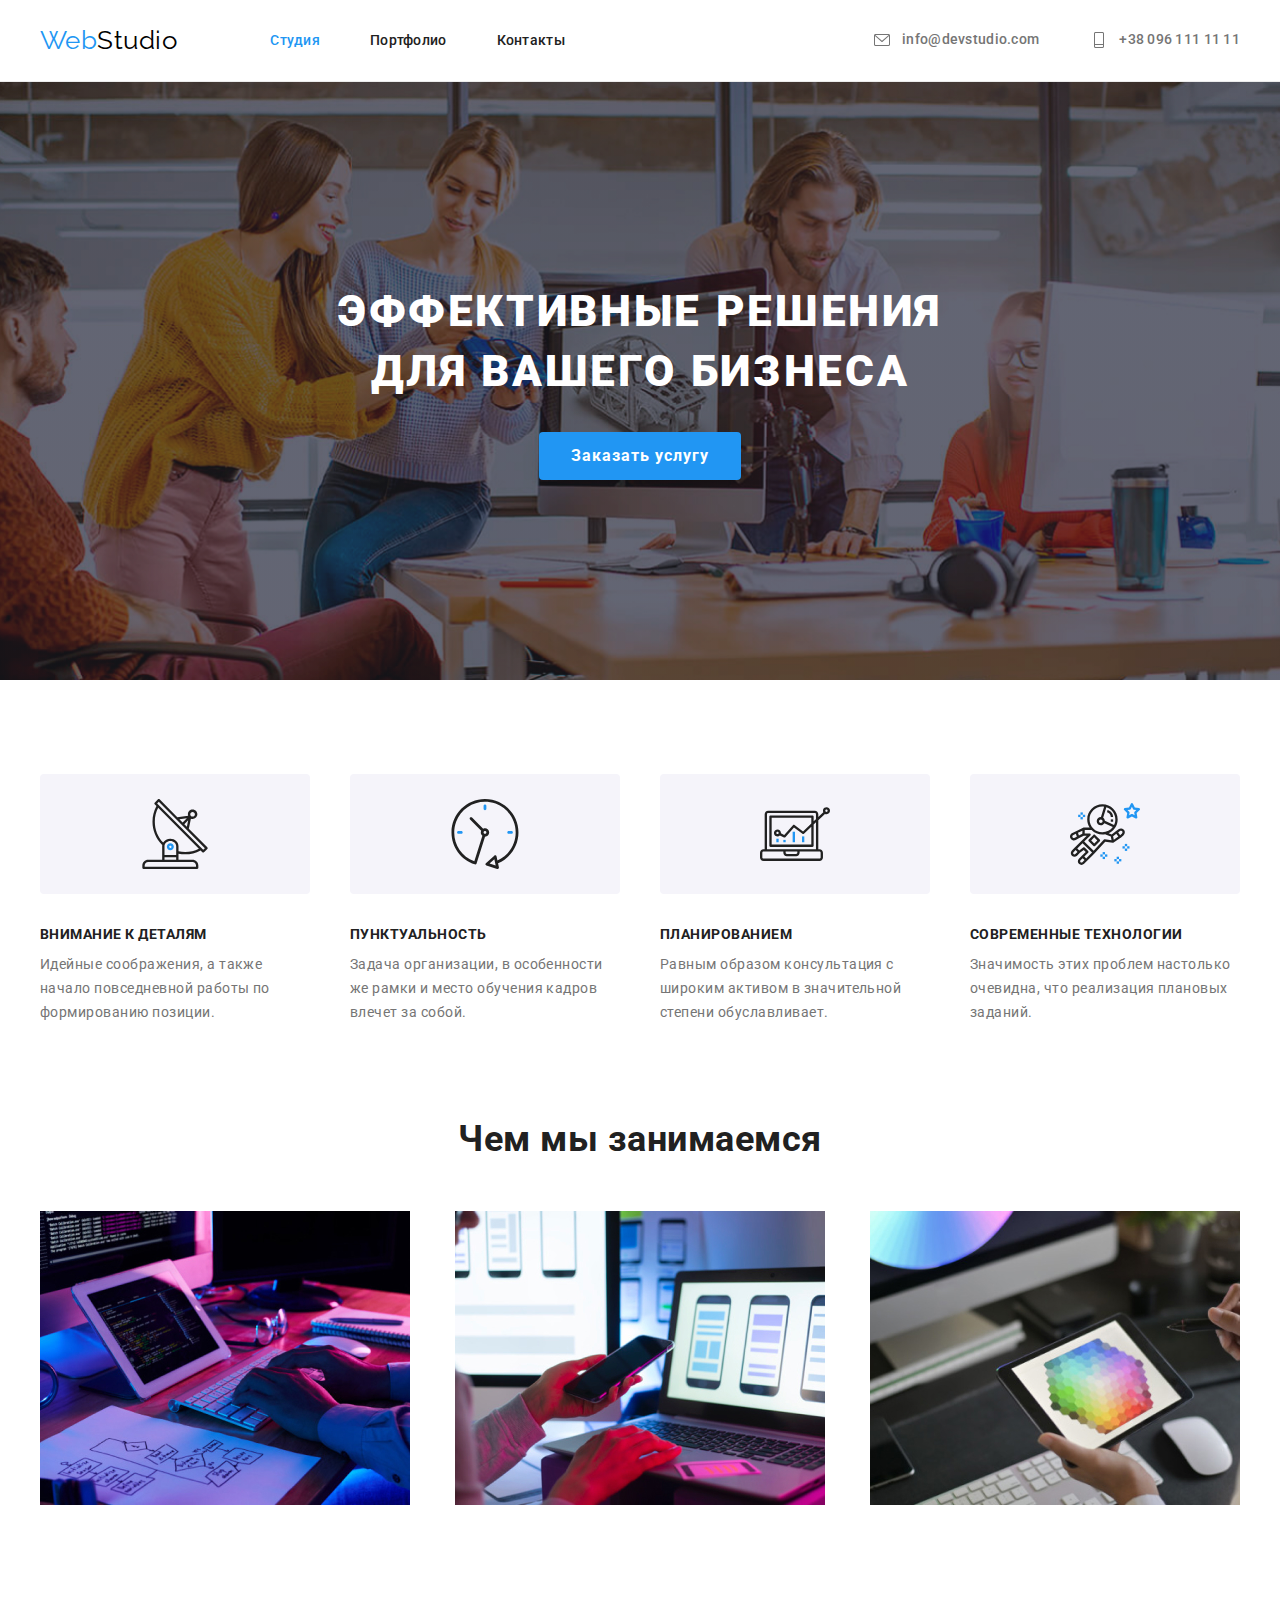
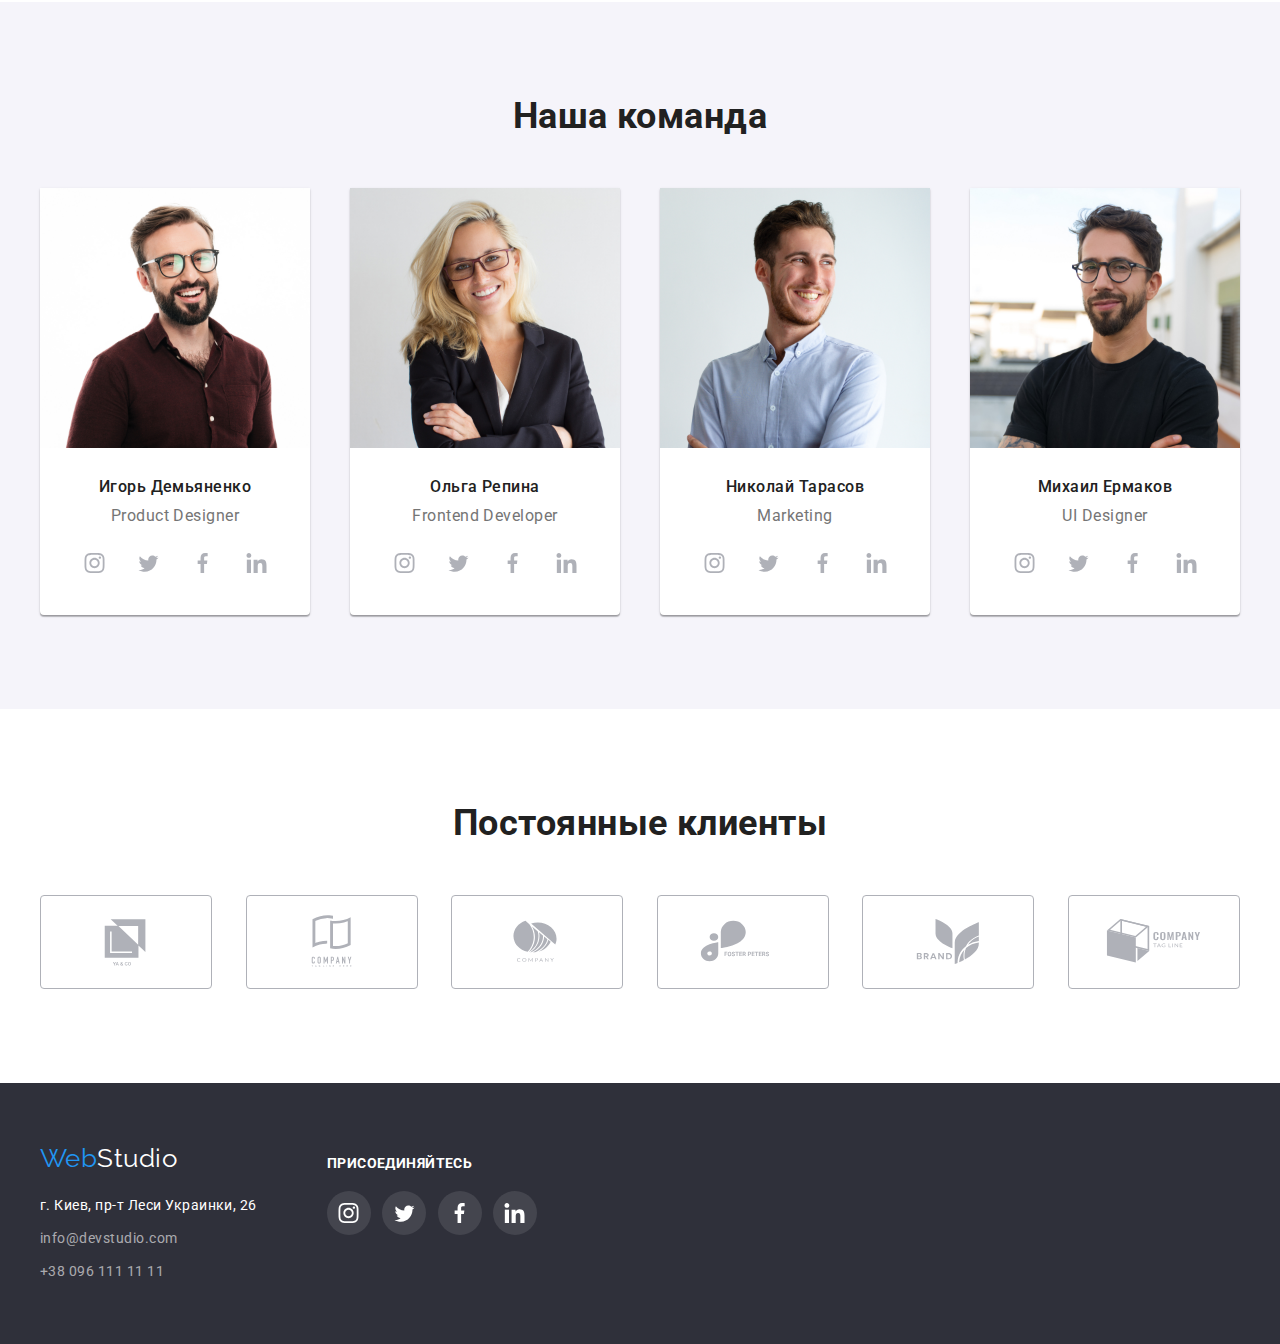
==== index.html @ 29df1f12 "Initial commit" ====
<!DOCTYPE html>
<html lang="ru">
  <head>
    <meta charset="UTF-8" />
    <meta http-equiv="X-UA-Compatible" content="IE=edge" />
    <meta name="viewport" content="width=device-width, initial-scale=1.0" />
    <title>Document</title>
    <link rel="stylesheet" href="./css/reset.css" />
    <link rel="stylesheet" href="./css/styles.css" />
    <link rel="preconnect" href="https://fonts.googleapis.com" />
    <link rel="preconnect" href="https://fonts.gstatic.com" crossorigin />
    <link
      href="https://fonts.googleapis.com/css2?family=Raleway:wght@700&family=Roboto:wght@400;500;700;900&display=swap"
      rel="stylesheet"
    />
  </head>
  <body>
    <!-- Шапка -->

    <header class="header">
      <div class="container">
        <nav class="header-nav">
          <a href="./index.html" class="header-logo logo">
            Web<span class="accent-header">Studio</span></a
          >
          <ul class="site-nav">
            <li class="site-nav-link">
              <a href="./index.html" class="header-link link current">Студия</a>
            </li>
            <li class="site-nav-link">
              <a href="./portfolio.html" class="header-link link">Портфолио</a>
            </li>
            <li class="site-nav-link"><a href="" class="header-link link">Контакты</a></li>
          </ul>
        </nav>
        <ul class="socials-list">
          <li class="socials-list-item">
            <a href="mailto:info@devstudio.com" class="socials"
              ><svg class="decor-icon-header">
                <use href="./images/svg/mail-tel.svg#icon-mail"></use>
              </svg>
              info@devstudio.com</a
            >
          </li>
          <li class="socials-list-item no-margin">
            <a href="tel:+38-096-111-11-11" class="socials">
              <svg class="decor-icon-header">
                <use href="./images/svg/mail-tel.svg#icon-tel"></use>
              </svg>
              +38 096 111 11 11</a
            >
          </li>
        </ul>
      </div>
    </header>

    <!-- Герой -->
    <main>
      <section class="hero">
        <div class="container">
          <h1 class="hero-title">Эффективные решения для вашего бизнеса</h1>
          <button type="button" class="hero-button">Заказать услугу</button>
        </div>
      </section>

      <!-- Преимущества -->

      <section class="feature-section">
        <div class="container">
          <!-- Заголовок будет скрыт -->
          <h2 class="feature-hidden">Наши преимущества</h2>
          <ul class="feature-list">
            <li class="feauture-list-item">
              <svg class="decor-image-feauture">
                <use href="images/svg/benefits.svg#icon-antenna"></use>
              </svg>
              <h3 class="feature-title">Внимание к деталям</h3>
              <p class="feature-text">
                Идейные соображения, а также начало повседневной работы по формированию позиции.
              </p>
            </li>

            <li class="feauture-list-item">
              <svg class="decor-image-feauture">
                <use href="images/svg/benefits.svg#icon-clock"></use>
              </svg>
              <h3 class="feature-title">Пунктуальность</h3>
              <p class="feature-text">
                Задача организации, в особенности же рамки и место обучения кадров влечет за собой.
              </p>
            </li>

            <li class="feauture-list-item">
              <svg class="decor-image-feauture">
                <use href="images/svg/benefits.svg#icon-diagram"></use>
              </svg>
              <h3 class="feature-title">Планированием</h3>
              <p class="feature-text">
                Равным образом консультация с широким активом в значительной степени обуславливает.
              </p>
            </li>

            <li class="feauture-list-item">
              <svg class="decor-image-feauture">
                <use href="images/svg/benefits.svg#icon-astronaut"></use>
              </svg>
              <h3 class="feature-title">Современные технологии</h3>
              <p class="feature-text">
                Значимость этих проблем настолько очевидна, что реализация плановых заданий.
              </p>
            </li>
          </ul>
        </div>
      </section>

      <!-- Чем мы занимаемся -->

      <section class="busines-section">
        <div class="container">
          <h2 class="busines-title section-title">Чем мы занимаемся</h2>
          <ul class="busines-list">
            <li class="busines-item">
              <img
                src="./images/box1.jpg"
                alt="Человек набирает на клавиатуре код для веб странички"
                width="370"
                height="294"
              />
            </li>
            <li class="busines-item">
              <img
                src="./images/box2.jpg"
                alt="Человек адаптирует веб страничку для телефона"
                width="370"
                height="294"
              />
            </li>
            <li class="busines-item">
              <img
                src="./images/box3.jpg"
                alt="Человек с планшетом выбирает на нём цвет на плитре"
                width="370"
                height="294"
              />
            </li>
          </ul>
        </div>
      </section>

      <!-- Наша команда -->

      <section class="team-section">
        <div class="container">
          <h2 class="team-title section-title">Наша команда</h2>
          <ul class="team-list">
            <li class="team-item">
              <img
                class="team-img"
                src="./images/img-1.jpg"
                alt="Портрет Игоря Демьяненко"
                width="270"
                height="260"
              />
              <div class="team-text-box">
                <h3 class="team-names">Игорь Демьяненко</h3>
                <p class="team-text">Product Designer</p>
                <ul class="decor-team-list">
                  <li class="decor-team-item">
                    <a class="team-link-icon" href="#">
                      <svg class="decor-socials-team">
                        <use href="images/svg/socials.svg#icon-instagram"></use>
                      </svg>
                    </a>
                  </li>
                  <li class="decor-team-item">
                    <a class="team-link-icon" href="#">
                      <svg class="decor-socials-team">
                        <use href="images/svg/socials.svg#icon-twitter"></use>
                      </svg>
                    </a>
                  </li>
                  <li class="decor-team-item">
                    <a class="team-link-icon" href="#">
                      <svg class="decor-socials-team">
                        <use href="images/svg/socials.svg#icon-facebook"></use>
                      </svg>
                    </a>
                  </li>
                  <li class="decor-team-item">
                    <a class="team-link-icon" href="#">
                      <svg class="decor-socials-team">
                        <use href="images/svg/socials.svg#icon-linkedin"></use>
                      </svg>
                    </a>
                  </li>
                </ul>
              </div>
            </li>
            <li class="team-item">
              <img
                class="team-img"
                src="./images/img-2.jpg"
                alt="Портрет Ольги Репиной"
                width="270"
                height="260"
              />
              <div class="team-text-box">
                <h3 class="team-names">Ольга Репина</h3>
                <p class="team-text">Frontend Developer</p>
                <ul class="decor-team-list">
                  <li class="decor-team-item">
                    <a class="team-link-icon" href="#">
                      <svg class="decor-socials-team">
                        <use href="images/svg/socials.svg#icon-instagram"></use>
                      </svg>
                    </a>
                  </li>
                  <li class="decor-team-item">
                    <a class="team-link-icon" href="#">
                      <svg class="decor-socials-team">
                        <use href="images/svg/socials.svg#icon-twitter"></use>
                      </svg>
                    </a>
                  </li>
                  <li class="decor-team-item">
                    <a class="team-link-icon" href="#">
                      <svg class="decor-socials-team">
                        <use href="images/svg/socials.svg#icon-facebook"></use>
                      </svg>
                    </a>
                  </li>
                  <li class="decor-team-item">
                    <a class="team-link-icon" href="#">
                      <svg class="decor-socials-team">
                        <use href="images/svg/socials.svg#icon-linkedin"></use>
                      </svg>
                    </a>
                  </li>
                </ul>
              </div>
            </li>
            <li class="team-item">
              <img
                class="team-img"
                src="./images/img-3.jpg"
                alt="Портрет Николая Тарасова"
                width="270"
                height="260"
              />
              <div class="team-text-box">
                <h3 class="team-names">Николай Тарасов</h3>
                <p class="team-text">Marketing</p>
                <ul class="decor-team-list">
                  <li class="decor-team-item">
                    <a class="team-link-icon" href="#">
                      <svg class="decor-socials-team">
                        <use href="images/svg/socials.svg#icon-instagram"></use>
                      </svg>
                    </a>
                  </li>
                  <li class="decor-team-item">
                    <a class="team-link-icon" href="#">
                      <svg class="decor-socials-team">
                        <use href="images/svg/socials.svg#icon-twitter"></use>
                      </svg>
                    </a>
                  </li>
                  <li class="decor-team-item">
                    <a class="team-link-icon" href="#">
                      <svg class="decor-socials-team">
                        <use href="images/svg/socials.svg#icon-facebook"></use>
                      </svg>
                    </a>
                  </li>
                  <li class="decor-team-item">
                    <a class="team-link-icon" href="#">
                      <svg class="decor-socials-team">
                        <use href="images/svg/socials.svg#icon-linkedin"></use>
                      </svg>
                    </a>
                  </li>
                </ul>
              </div>
            </li>
            <li class="team-item">
              <img
                class="team-img"
                src="./images/img-4.jpg"
                alt="Портрет Михаила Ермакова"
                width="270"
                height="260"
              />
              <div class="team-text-box">
                <h3 class="team-names">Михаил Ермаков</h3>
                <p class="team-text">UI Designer</p>
                <ul class="decor-team-list">
                  <li class="decor-team-item">
                    <a class="team-link-icon" href="#">
                      <svg class="decor-socials-team">
                        <use href="images/svg/socials.svg#icon-instagram"></use>
                      </svg>
                    </a>
                  </li>
                  <li class="decor-team-item">
                    <a class="team-link-icon" href="#">
                      <svg class="decor-socials-team">
                        <use href="images/svg/socials.svg#icon-twitter"></use>
                      </svg>
                    </a>
                  </li>
                  <li class="decor-team-item">
                    <a class="team-link-icon" href="#">
                      <svg class="decor-socials-team">
                        <use href="images/svg/socials.svg#icon-facebook"></use>
                      </svg>
                    </a>
                  </li>
                  <li class="decor-team-item">
                    <a class="team-link-icon" href="#">
                      <svg class="decor-socials-team">
                        <use href="images/svg/socials.svg#icon-linkedin"></use>
                      </svg>
                    </a>
                  </li>
                </ul>
              </div>
            </li>
          </ul>
        </div>
      </section>

      <!-- Постоянные клиенты -->

      <section class="regular-custumers-section">
        <div class="container">
          <h2 class="team-title section-title">Постоянные клиенты</h2>
          <ul class="regular-custumers-list">
            <li class="regular-custumers-item">
              <svg class="regular-custumers-icon">
                <use href="images/svg/logo-partner-sprite.svg#icon-logo"></use>
              </svg>
            </li>
            <li class="regular-custumers-item">
              <svg class="regular-custumers-icon">
                <use href="images/svg/logo-partner-sprite.svg#icon-logo-2"></use>
              </svg>
            </li>
            <li class="regular-custumers-item">
              <svg class="regular-custumers-icon">
                <use href="images/svg/logo-partner-sprite.svg#icon-logo-3"></use>
              </svg>
            </li>
            <li class="regular-custumers-item">
              <svg class="regular-custumers-icon">
                <use href="images/svg/logo-partner-sprite.svg#icon-logo-4"></use>
              </svg>
            </li>
            <li class="regular-custumers-item">
              <svg class="regular-custumers-icon">
                <use href="images/svg/logo-partner-sprite.svg#icon-logo-5"></use>
              </svg>
            </li>
            <li class="regular-custumers-item">
              <svg class="regular-custumers-icon">
                <use href="images/svg/logo-partner-sprite.svg#icon-logo-6"></use>
              </svg>
            </li>
          </ul>
        </div>
      </section>
    </main>
    <!-- Подвал -->

    <footer class="footer">
      <div class="container">
        <div class="footer-decor-box">
          <div class="first-footer-box">
            <a href="./index.html" class="logo logo-footer">
              Web<span class="accent-footer">Studio</span></a
            >
            <address>
              <ul class="footer-list">
                <li class="footer-list-item">
                  <a href="https://goo.gl/maps/qVXAVopkia2wuuTD7" class="address"
                    >г. Киев, пр-т Леси Украинки, 26
                  </a>
                </li>
                <li class="footer-list-item">
                  <a href="mailto:info@devstudio.com" class="footer-socials">info@devstudio.com</a>
                </li>
                <li>
                  <a href="tel:+38-096-111-11-11" class="footer-socials">+38 096 111 11 11</a>
                </li>
              </ul>
            </address>
          </div>
          <div class="footer-socials-box">
            <p class="footer-title">Присоединяйтесь</p>
            <ul class="footer-decor-list">
              <li class="footer-decor-item">
                <a class="footer-link-icon" href="#">
                  <svg class="footer-decor-socials">
                    <use href="images/svg/socials.svg#icon-instagram"></use>
                  </svg>
                </a>
              </li>
              <li class="footer-decor-item">
                <a class="footer-link-icon" href="#">
                  <svg class="footer-decor-socials">
                    <use href="images/svg/socials.svg#icon-twitter"></use>
                  </svg>
                </a>
              </li>
              <li class="footer-decor-item">
                <a class="footer-link-icon" href="#">
                  <svg class="footer-decor-socials">
                    <use href="images/svg/socials.svg#icon-facebook"></use>
                  </svg>
                </a>
              </li>
              <li class="footer-decor-item">
                <a class="footer-link-icon" href="#">
                  <svg class="footer-decor-socials">
                    <use href="images/svg/socials.svg#icon-linkedin"></use>
                  </svg>
                </a>
              </li>
            </ul>
          </div>
        </div>
      </div>
    </footer>
  </body>
</html>
---- css/styles.css ----
:root {
  --primary-text-color: #757575;
  --title-text-color: #212121;
  --accent-color: #2196f3;
  --primary-bg-color: #ffffff;
}

/* #2196F3 */
/* #212121 */
/* #000000 */
/* #757575 */
/* #FFFFFF */

/* Глобальные значения */
body {
  background-color: var(--primary-bg-color);
  color: var(--primary-text-color);
  font-family: Roboto, -apple-system, BlinkMacSystemFont, avenir next, avenir, segoe ui,
    helvetica neue, helvetica, Ubuntu, roboto, noto, arial, sans-serif;
  letter-spacing: 0.03em;
}
.container {
  max-width: 1200px;
  margin: 0 auto;
}

/* Шапка */
.header {
  padding: 25px 0;
  border-bottom: 1px solid rgba(236, 236, 236, 1);
}
.header .container {
  display: flex;
  justify-content: space-between;
}
.header-nav,
.socials-list {
  display: flex;
  flex-direction: row;
  align-items: center;
}

.site-nav {
  display: flex;
}
.site-nav-link,
.socials-list-item {
  margin: 0 50px 0 0;
}
.no-margin {
  margin: 0;
}

.logo {
  color: var(--accent-color);
  font-family: Raleway, sans-serif;
  font-size: 26px;
  line-height: 1.19;
}
.header-logo {
  margin-right: 93px;
}
.accent-header {
  color: #000000;
}
.site-nav .link {
  color: var(--title-text-color);
  font-weight: 500;
  font-size: 14px;
  line-height: 1.14;
  letter-spacing: 0.02em;
  transition: 0.4s;
}
.site-nav .link:hover,
.site-nav .link:focus {
  color: var(--accent-color);
}
.site-nav .link.current {
  color: var(--accent-color);
}
.site-nav,
.socials-list {
  list-style: none;
}
.socials {
  color: var(--primary-text-color);
  font-weight: 500;
  font-size: 14px;
  line-height: 1.14;
  letter-spacing: 0.02em;
  display: flex;
  transition: 0.4s;
}
.socials:hover,
.socials:focus {
  color: var(--accent-color);
}

/* ___SVG___ */

.decor-icon-header {
  max-height: 16px;
  max-width: 20px;
  margin-right: 10px;
  fill: var(--primary-text-color);
  transition: 0.4s;
}

.socials:hover .decor-icon-header,
.socials:focus .decor-icon-header {
  fill: var(--accent-color);
}

/* Подвал */

.footer {
  background-color: #2f303a;
  padding: 60px 0;
}
.logo-footer {
  display: inline-block;
  margin-bottom: 20px;
}
.footer-list-item {
  padding-bottom: 9px;
}
.footer a {
  transition: 0.4s;
}

.footer a:hover,
.footer a:focus {
  color: var(--accent-color);
}
.accent-footer {
  color: var(--primary-bg-color);
}
.address {
  color: var(--primary-bg-color);
  font-style: normal;
  font-weight: 400;
  font-size: 14px;
  line-height: 1.71;
}
.footer-socials {
  color: rgb(255, 255, 255, 0.6);
  font-style: normal;
  font-weight: 400;
  font-size: 14px;
  line-height: 1.71;
}

.footer-title {
  font-family: 'Roboto' sans-serif;
  font-weight: 700;
  font-size: 14px;
  line-height: 16px;
  letter-spacing: 0.03em;
  text-transform: uppercase;
  color: #ffffff;
  margin-bottom: 20px;
  margin-top: 12px;
}

.first-footer-box {
  margin-right: 70px;
}

/* ___SVG___ */

.footer-socials-box {
  width: 220px;
  height: 80px;
}

.footer-link-icon {
  height: 44px;
  width: 44px;
  display: flex;
  justify-content: center;
  align-items: center;
}

.footer-decor-box {
  display: flex;
  justify-content: flex-start;
}

.footer-decor-list {
  display: flex;
  justify-content: space-between;
  align-items: center;
}

.footer-decor-item {
  margin-right: 10px;
  border-radius: 50%;
  background-color: rgba(255, 255, 255, 0.1);
  transition: 0.4s;
}

.footer-decor-item:hover {
  background-color: var(--accent-color);
}

.footer-decor-socials {
  height: 20px;
  width: 25px;
  fill: var(--primary-bg-color);
}

/* Стили для ТИТУЛЬНОЙ страницы */
/* Секции */

.section-title {
  color: var(--title-text-color);
  font-size: 36px;
  line-height: 1.16;
  text-align: center;
}

/* Герой */

.hero .container {
  display: flex;
  flex-direction: column;
  justify-content: center;
  align-items: center;
}
.hero {
  padding: 200px 0;
  background-color: #2f303a;
  background: linear-gradient(rgba(47, 48, 58, 0.4), rgba(47, 48, 58, 0.4)),
    url(../images/hero/img.jpg) center/cover no-repeat;
}

.hero-title {
  color: var(--primary-bg-color);

  font-size: 44px;
  line-height: 1.36;
  text-align: center;
  letter-spacing: 0.06em;
  text-transform: uppercase;
  font-weight: 900;

  margin-bottom: 30px;
  box-sizing: border-box;
  width: 696px;
}
.hero-button {
  padding: 0;
  border: none;
  font: inherit;
  color: inherit;
  background-color: transparent;

  font-family: Roboto;
  color: var(--primary-bg-color);
  background-color: var(--accent-color);
  font-weight: 700;
  font-size: 16px;
  line-height: 1.8;
  letter-spacing: 0.06em;
  cursor: pointer;
  padding: 10px 32px;
  box-shadow: 0px 4px 4px rgba(0, 0, 0, 0.15);
  border-radius: 4px;

  min-width: 200px;
}

/* Преимущества */
.feature-section {
  padding: 94px 0;
}
.feature-hidden {
  display: none;
}
.feature-title {
  color: var(--title-text-color);
  font-weight: 700;
  font-size: 14px;
  line-height: 1.14;
  text-transform: uppercase;

  margin-bottom: 10px;
}

.feature-list {
  display: flex;
  justify-content: space-between;
}

.feauture-list-item {
  max-width: 270px;
}

.feature-text {
  font-size: 14px;
  line-height: 1.71;
}

/* ___SVG___ */
.decor-image-feauture {
  display: inline-block;
  width: 70px;
  height: 70px;
  padding: 25px 100px;
  background-color: #f5f4fa;
  border-radius: 4px;
  margin-bottom: 30px;
}

/* Чем мы занимаемся */

.busines-section {
  padding-bottom: 94px;
}
.busines-list {
  display: flex;
  justify-content: space-between;
}

.busines-title {
  margin-bottom: 50px;
  font-weight: 700;
}

/* Наша команда */

.team-section {
  background-color: #f5f4fa;
  padding: 94px 0;
}
.team-list {
  display: flex;
  justify-content: space-between;
}
.team-title {
  margin-bottom: 50px;
  font-weight: 700;
}
.team-names {
  color: var(--title-text-color);
  font-weight: 500;
  font-size: 16px;
  line-height: 1.18;
  font-weight: 500;
  margin-bottom: 10px;
}

.team-item {
  background-color: var(--primary-bg-color);
  box-shadow: 0px 1px 3px rgba(0, 0, 0, 0.12), 0px 1px 1px rgba(0, 0, 0, 0.14),
    0px 2px 1px rgba(0, 0, 0, 0.2);
  border-radius: 0px 0px 4px 4px;
  display: flex;
  flex-direction: column;
  align-items: center;
  width: 270px;
}

.team-text {
  font-size: 16px;
  line-height: 1.18;
  margin-bottom: 16px;
}

.team-text-box {
  padding: 30px 32px;
  text-align: center;
}

/* ___SVG___ */
.decor-team-list {
  display: flex;
  justify-content: space-between;
  align-items: center;
}

.team-link-icon {
  height: 44px;
  width: 44px;
  display: flex;
  justify-content: center;
  align-items: center;
}

.decor-team-item {
  margin: 0 5px;
  border-radius: 50%;

  transition: 0.4s;
}

.decor-team-item:hover {
  background-color: var(--accent-color);
}
.decor-team-item:hover .decor-socials-team {
  fill: var(--primary-bg-color);
}
.decor-socials-team {
  height: 20px;
  width: 25px;
  fill: #afb1b8;
}

/* Постоянные клиенты */

.regular-custumers-section {
  padding: 94px 0;
}
.regular-custumers-list {
  display: flex;
  justify-content: space-between;
}
.regular-custumers-item {
  display: flex;
}
/* ___SVG___ */

.regular-custumers-icon {
  display: inline-block;
  width: 106px;
  height: 60px;
  fill: #afb1b8;
  padding: 16px 32px;
  border: 1px solid #afb1b8;
  border-radius: 4px;
  transition: 0.4s;
}

.regular-custumers-item:hover .regular-custumers-icon {
  border-color: var(--accent-color);
}

.regular-custumers-icon:hover {
  fill: var(--accent-color);
}

/* Стили для ПОРТФОЛИО */

.portfolio-hidden {
  display: none;
}

/* PORFOLIO */

.portfolio-section {
  padding: 94px 0;
}

/* фильтр */
.filter {
  display: flex;
  justify-content: center;
  margin-bottom: 20px;
}
.filter-item {
  margin: 0 4px;
}

.filter-button {
  font-family: Roboto;
  color: var(--title-text-color);
  background-color: #f5f4fa;
  font-style: normal;
  font-weight: 500;
  font-size: 16px;
  line-height: 1.62;
  cursor: pointer;
  transition: 0.4s;
}

.filter-button:hover,
.filter-button:focus {
  color: var(--primary-bg-color);
  background-color: var(--accent-color);
}

.filter-button {
  padding: 0;
  border: none;
  font: inherit;
  color: inherit;
  background-color: transparent;

  font-family: 'Roboto';
  font-style: normal;
  font-weight: 500;
  font-size: 16px;
  line-height: 26px;
  text-align: center;
  letter-spacing: 0.03em;

  color: var(--title-text-color);
  background-color: #f5f4fa;

  padding: 6px 22px;
  border-radius: 4px;
}

.filter-button:hover,
.filter-button:focus {
  background: var(--accent-color);

  box-shadow: 0px 3px 1px rgba(0, 0, 0, 0.1), 0px 1px 2px rgba(0, 0, 0, 0.08),
    0px 2px 2px rgba(0, 0, 0, 0.12);
}

/* галерея */

.portfolio {
  display: flex;
  justify-content: space-between;
  flex-wrap: wrap;
}
.portfolio-item {
  margin-top: 30px;
  transition: 0.4s;
}

.portfolio-item:hover {
  box-shadow: 0px 4px 4px rgba(0, 0, 0, 0.25);
}

.portfolio-cards {
  border-right: 1px solid rgba(238, 238, 238, 1);
  border-bottom: 1px solid rgba(238, 238, 238, 1);
  border-left: 1px solid rgba(238, 238, 238, 1);
  padding: 24px;
}
.portfolio-title {
  color: var(--title-text-color);
  font-size: 18px;
  line-height: 2;
  margin-bottom: 4px;
  font-weight: 700;
}

.portfolio-text {
  color: var(--primary-text-color);
  font-size: 16px;
  line-height: 1.87;
}
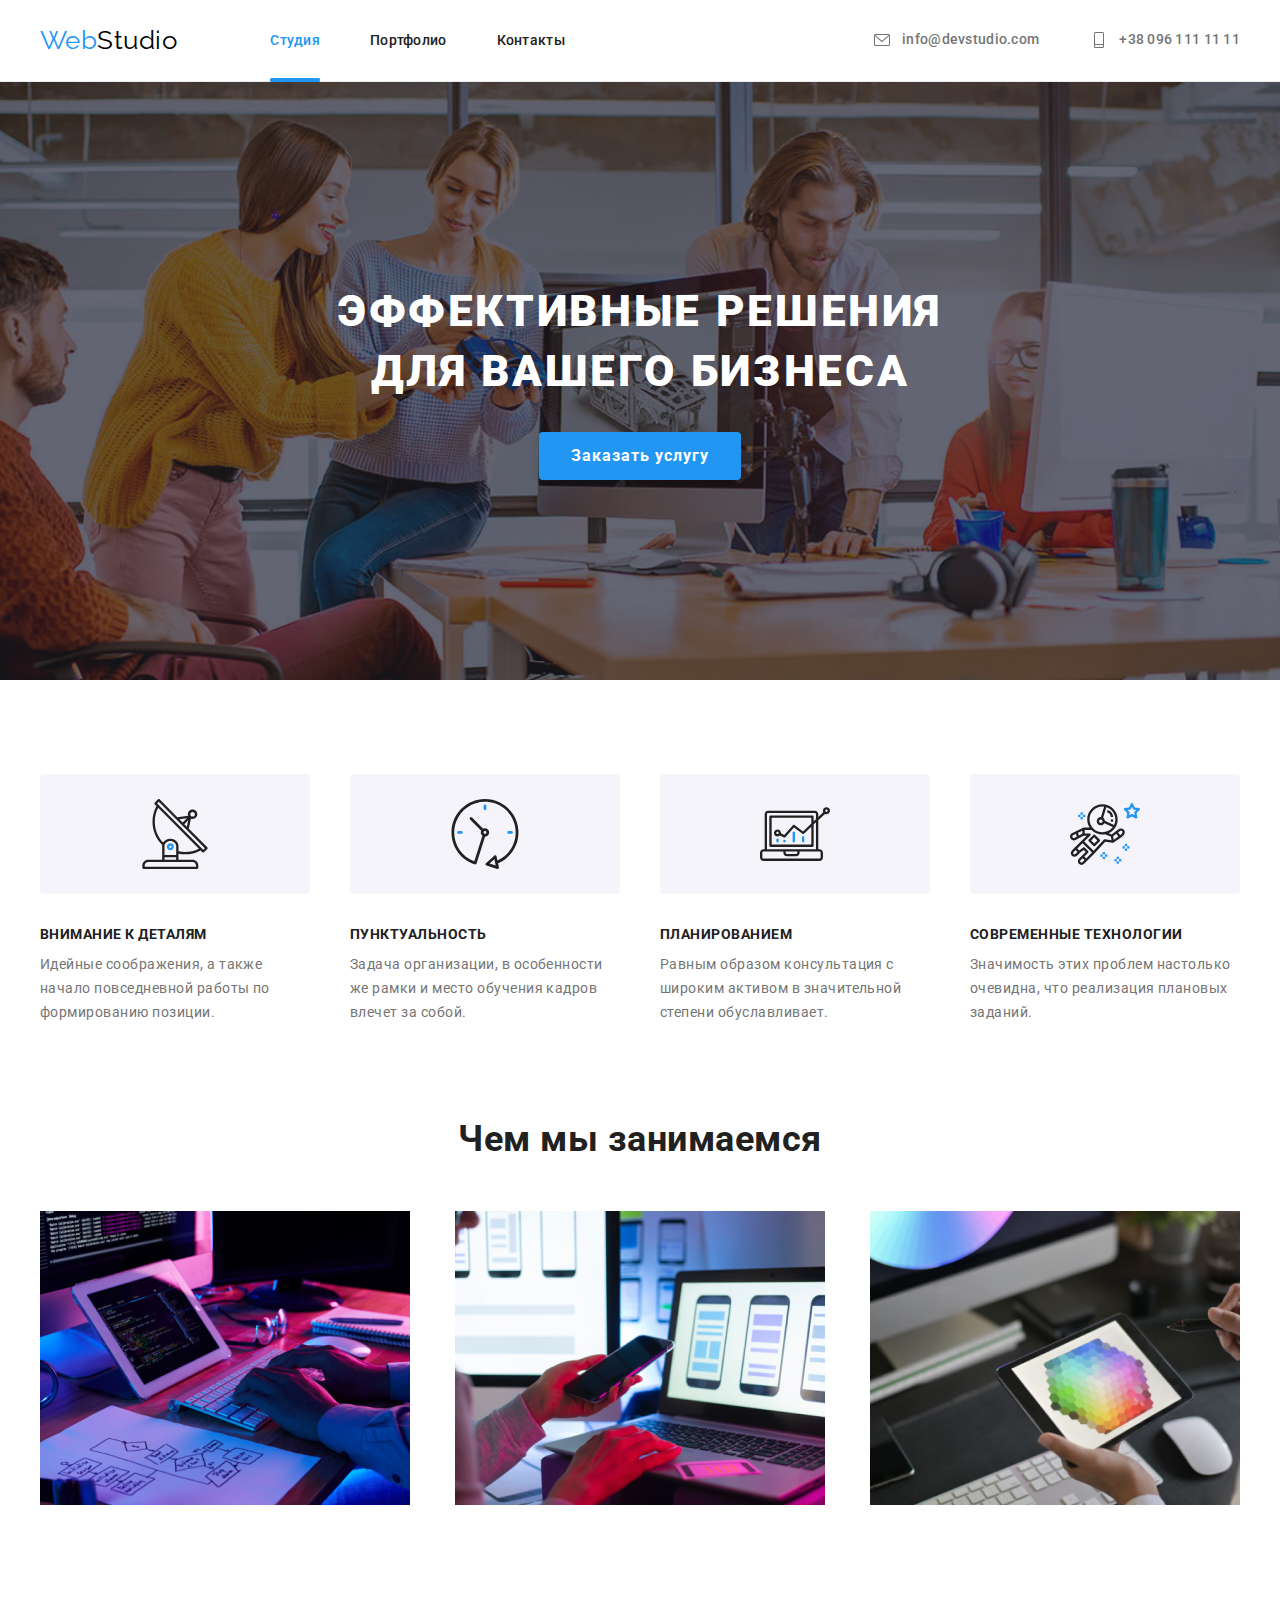
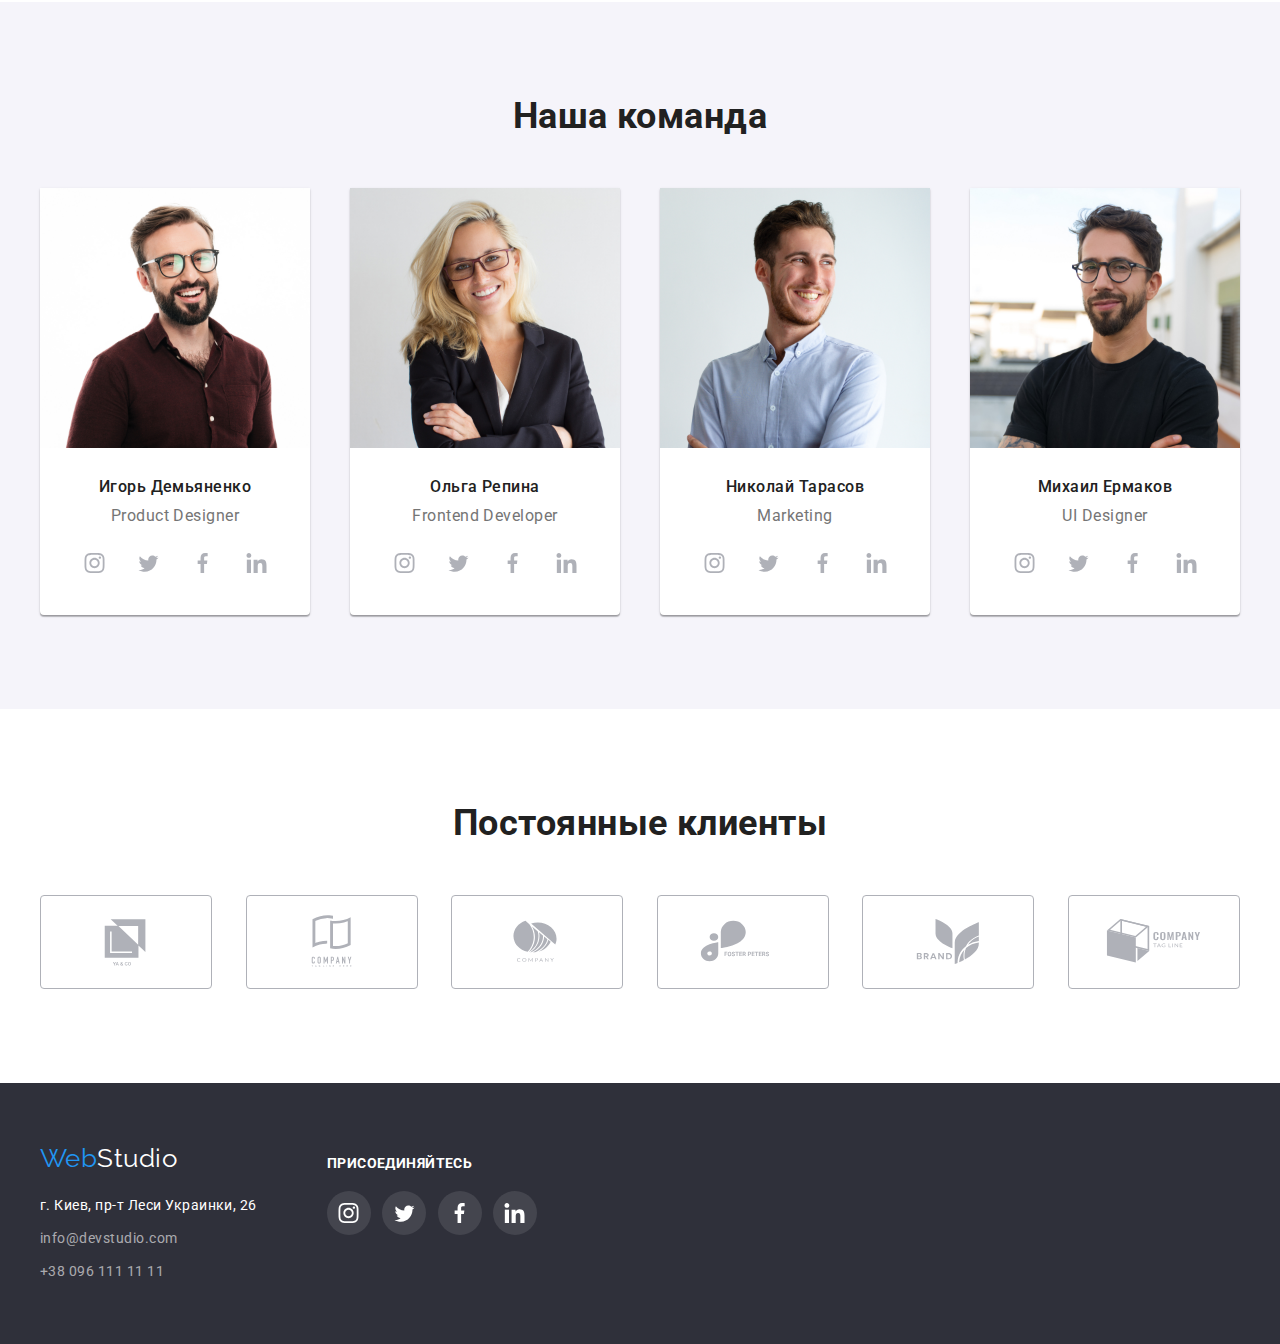
==== commit c1311163: "Добавляет подчеркивание в хедер и ховер в галерею" ====
--- a/index.html
+++ b/index.html
@@ -24,7 +24,7 @@
             Web<span class="accent-header">Studio</span></a
           >
           <ul class="site-nav">
-            <li class="site-nav-link">
+            <li class="site-nav-link current">
               <a href="./index.html" class="header-link link current">Студия</a>
             </li>
             <li class="site-nav-link">
--- a/css/styles.css
+++ b/css/styles.css
@@ -82,6 +82,23 @@
 .socials-list {
   list-style: none;
 }
+
+.site-nav-link {
+  position: relative;
+}
+
+.current::after {
+  content: '';
+  position: absolute;
+  bottom: -33px;
+  left: 0;
+
+  height: 4px;
+  width: 100%;
+  background-color: var(--accent-color);
+  border-radius: 2px;
+}
+
 .socials {
   color: var(--primary-text-color);
   font-weight: 500;
@@ -544,3 +561,36 @@
   font-size: 16px;
   line-height: 1.87;
 }
+.portfolio-hover-box-relative {
+  position: relative;
+}
+
+.portfolio-hover-box {
+  position: absolute;
+  height: 100%;
+  width: 100%;
+  bottom: 0;
+  left: 0;
+  background-color: rgba(33, 150, 243, 0.9);
+  opacity: 0;
+
+  transform: translateY(100%);
+  transition: 0.5s;
+}
+
+.portfolio-item:hover .portfolio-hover-box {
+  transform: translateY(0);
+  opacity: 1;
+}
+
+.portfolio-hover-text {
+  font-family: 'Roboto' sans-serif;
+  font-weight: 400;
+  font-size: 18px;
+  line-height: 28px;
+
+  letter-spacing: 0.03em;
+  color: var(--primary-bg-color);
+
+  padding: 63px 24px;
+}
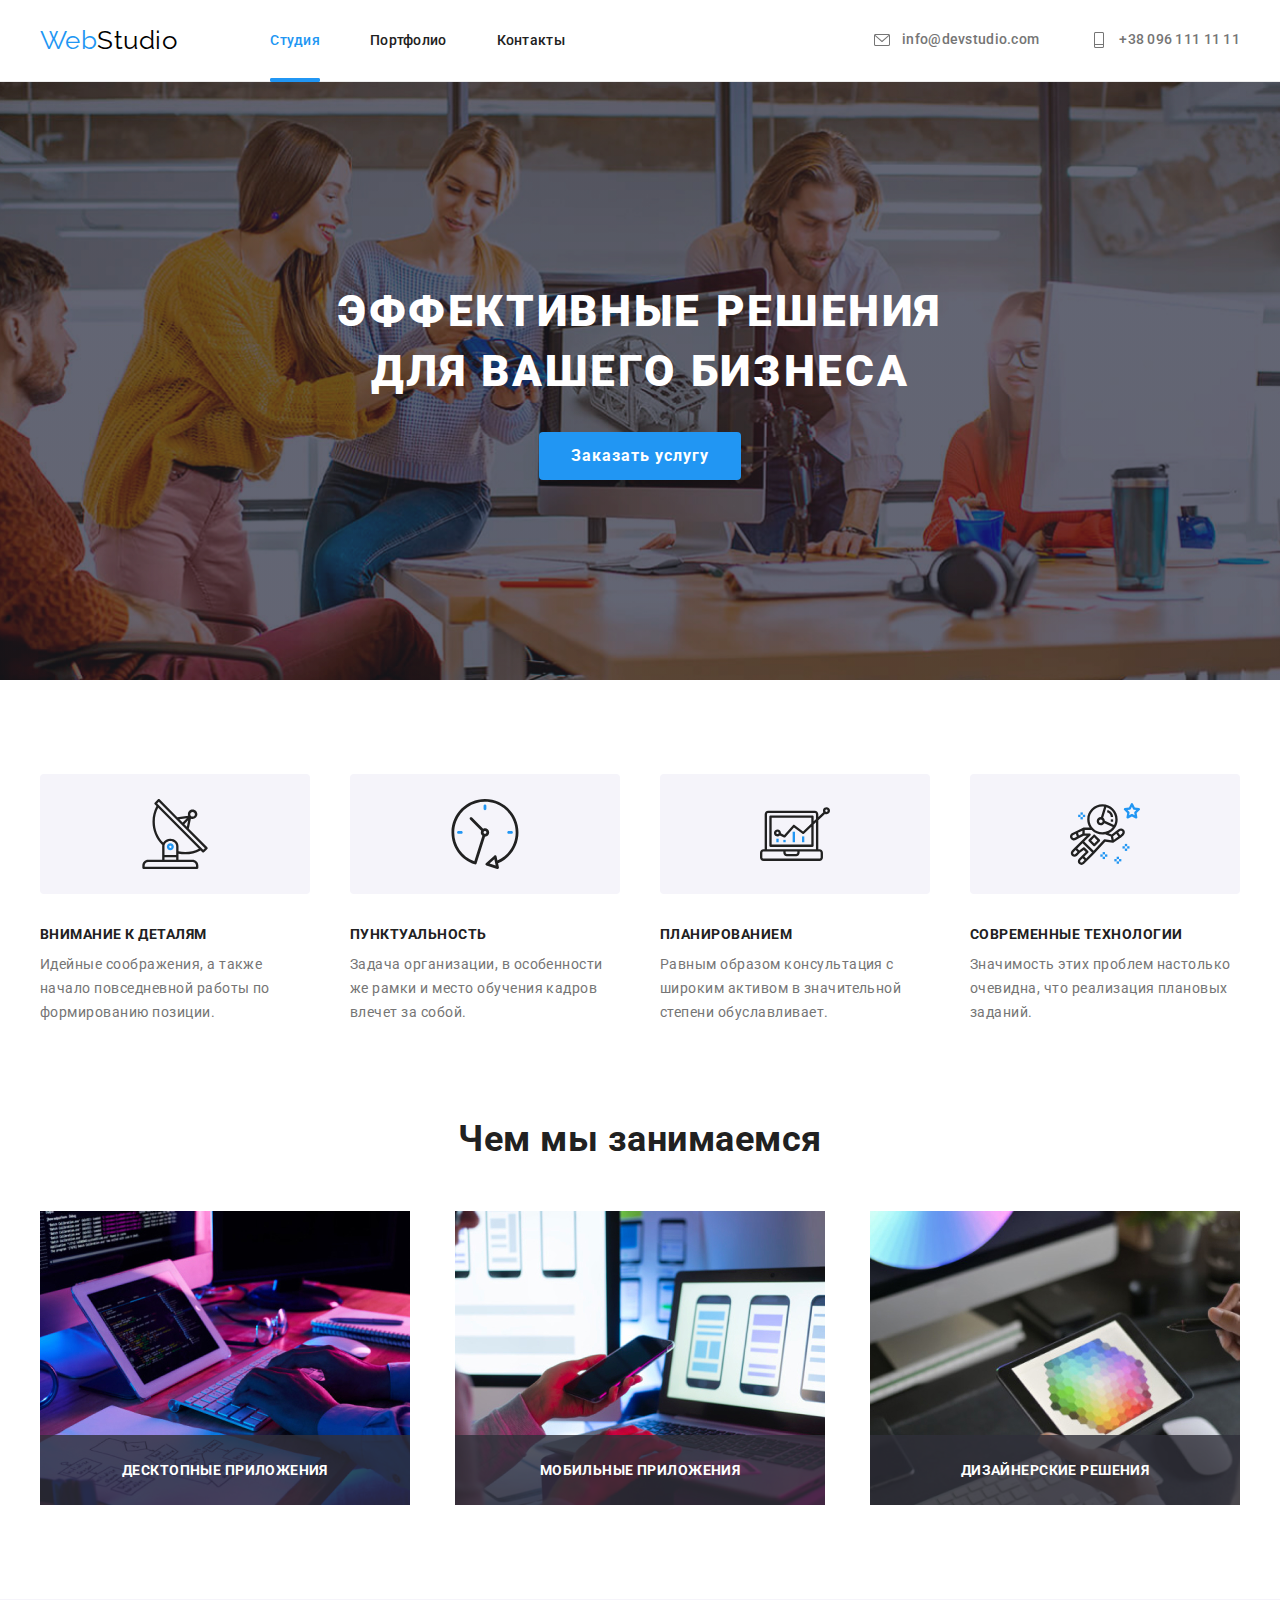
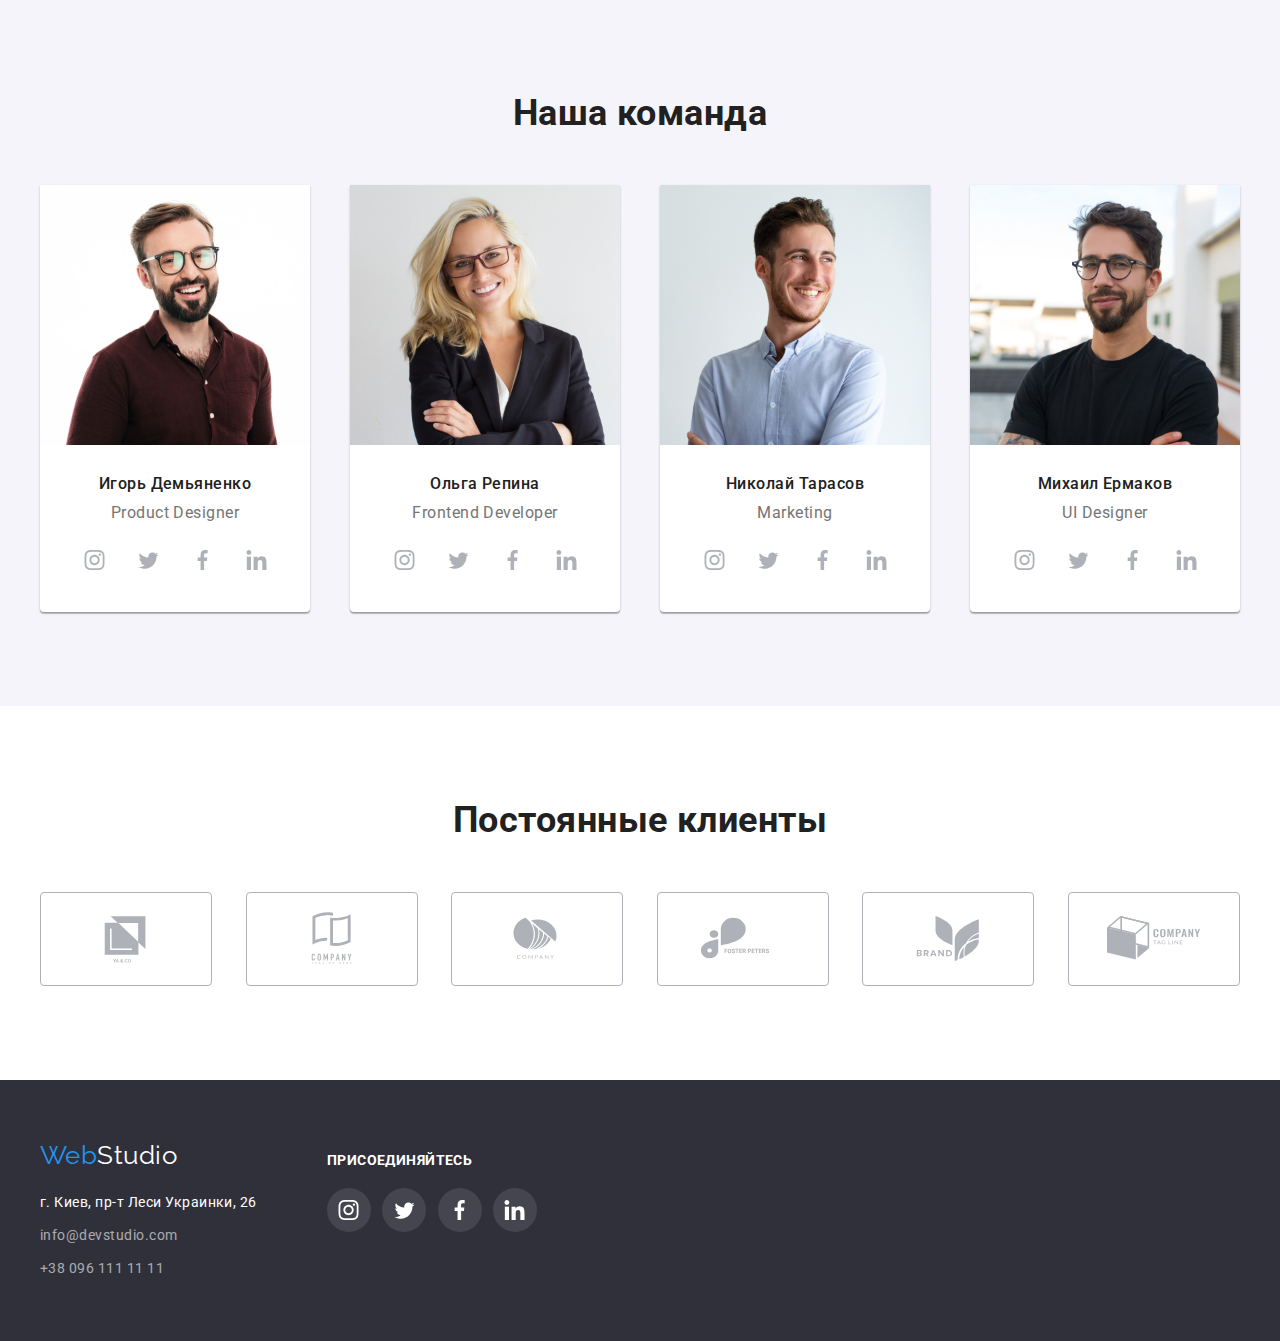
==== commit 224a3981: "Добавляет текст на изо в секции Чем Мы Занимаемся" ====
--- a/index.html
+++ b/index.html
@@ -126,6 +126,9 @@
                 width="370"
                 height="294"
               />
+              <div class="busines-text-box">
+                <p class="busines-text">Десктопные приложения</p>
+              </div>
             </li>
             <li class="busines-item">
               <img
@@ -134,6 +137,9 @@
                 width="370"
                 height="294"
               />
+              <div class="busines-text-box">
+                <p class="busines-text">Мобильные приложения</p>
+              </div>
             </li>
             <li class="busines-item">
               <img
@@ -142,6 +148,9 @@
                 width="370"
                 height="294"
               />
+              <div class="busines-text-box">
+                <p class="busines-text">Дизайнерские решения</p>
+              </div>
             </li>
           </ul>
         </div>
--- a/css/styles.css
+++ b/css/styles.css
@@ -339,9 +339,38 @@
   justify-content: space-between;
 }
 
+.busines-item {
+  position: relative;
+  width: 370px;
+  height: 294px;
+}
+
 .busines-title {
   margin-bottom: 50px;
   font-weight: 700;
+}
+
+.busines-text-box {
+  position: absolute;
+  display: flex;
+  justify-content: center;
+  align-items: center;
+  left: 0;
+  bottom: 0;
+  width: 100%;
+  height: 70px;
+  background-color: rgba(47, 48, 58, 0.8);
+}
+
+.busines-text {
+  font-family: 'Roboto' sans-serif;
+  font-weight: 700;
+  font-size: 14px;
+  line-height: 16px;
+  letter-spacing: 0.03em;
+  text-transform: uppercase;
+
+  color: #ffffff;
 }
 
 /* Наша команда */
@@ -563,6 +592,7 @@
 }
 .portfolio-hover-box-relative {
   position: relative;
+  overflow: hidden;
 }
 
 .portfolio-hover-box {
